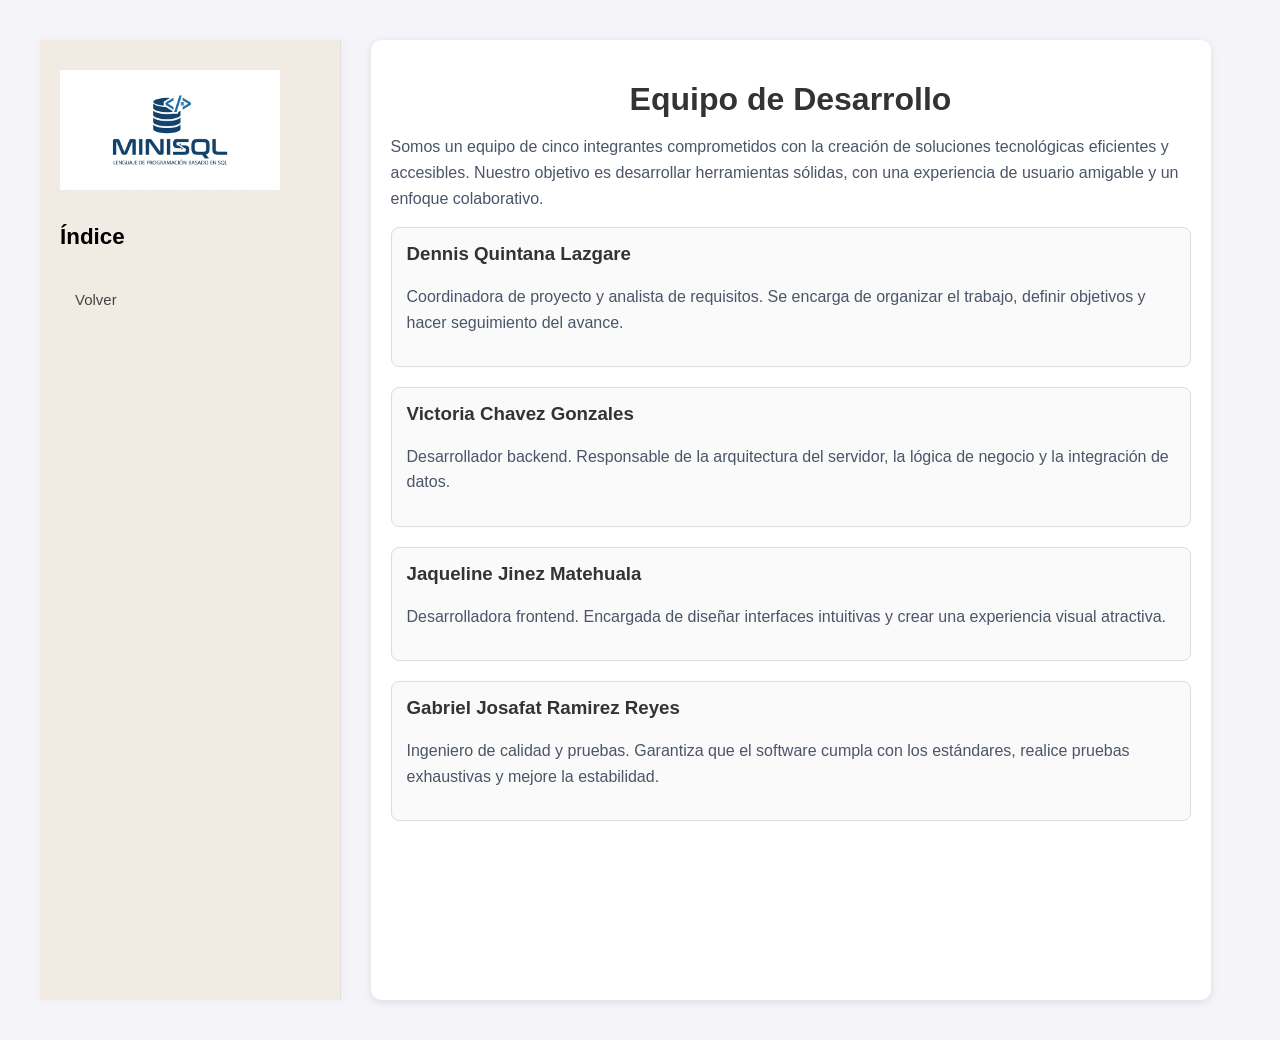
==== aboutUs.html @ 0f38fe29 "Add about us page and logo; create index and styles files" ====
<!DOCTYPE html>
<html lang="es">
<head>
  <meta charset="UTF-8">
  <meta name="viewport" content="width=device-width, initial-scale=1.0">
  <link rel="stylesheet" href="styles.css">
  <title>Sobre Nosotros</title>
</head>
<div class="layout">
         <aside class="sidebar">
             <nav>
                 <div class="logo">
                     <img src="assets/logo.png" alt="Logo miniSQL">
                 </div>
<h2>Índice</h2>
                <ul>
                    <li><a href="index.html">Volver</a></li>
                </ul>
             </nav>
         </aside>
<body>
  <div class="team-container">
    <h1>Equipo de Desarrollo</h1>
    <p>Somos un equipo de cinco integrantes comprometidos con la creación de soluciones tecnológicas eficientes y accesibles. Nuestro objetivo es desarrollar herramientas sólidas, con una experiencia de usuario amigable y un enfoque colaborativo.</p>

    <div class="member">
      <h3>Dennis Quintana Lazgare</h3>
      <p>Coordinadora de proyecto y analista de requisitos. Se encarga de organizar el trabajo, definir objetivos y hacer seguimiento del avance.</p>
    </div>
    <div class="member">
      <h3>Victoria Chavez Gonzales</h3>
      <p>Desarrollador backend. Responsable de la arquitectura del servidor, la lógica de negocio y la integración de datos.</p>
    </div>
    <div class="member">
      <h3>Jaqueline Jinez Matehuala</h3>
      <p>Desarrolladora frontend. Encargada de diseñar interfaces intuitivas y crear una experiencia visual atractiva.</p>
    </div>
    <div class="member">
      <h3>Gabriel Josafat Ramirez Reyes</h3>
      <p>Ingeniero de calidad y pruebas. Garantiza que el software cumpla con los estándares, realice pruebas exhaustivas y mejore la estabilidad.</p>
    </div>
  </div>
</body>
</html>
---- styles.css ----
body {
            font-family: Arial, sans-serif;
            margin: 0;
            padding: 0;
            background: #f5f7fb;
            color: #333;
        }

        .container {
            max-width: 900px;
            margin: 40px auto;
            padding: 30px;
            background: #ffffff;
            border-radius: 10px;
            box-shadow: 0 10px 30px rgba(0, 0, 0, 0.08);
        }

        .header {
            margin-bottom: 30px;
        }

        .header h1 {
            margin: 0 0 10px;
            font-size: 2.4rem;
        }

        .subtitle {
            margin: 0;
            color: #666;
            font-size: 1rem;
        }

        h2 {
            margin-top: 30px;
            color: #2d3748;
            font-size: 1.4rem;
        }

        p,
        li {
            line-height: 1.7;
            color: #4a5568;
        }

        pre {
            background: #f7fafc;
            padding: 16px;
            border-radius: 8px;
            overflow-x: auto;
            border: 1px solid #e2e8f0;
        }

        code {
            font-family: Consolas, Monaco, monospace;
        }

        ul {
            padding-left: 20px;
        }

        .note {
            background: #e8f8ff;
            padding: 14px;
            border-left: 4px solid #3182ce;
            margin: 20px 0;
            border-radius: 6px;
        }


        body {
            font-family: Arial, sans-serif;
            margin: 40px;
            background-color: #f4f4f9;
            color: #333;
        }

        .team-container {
            max-width: 800px;
            margin: 0 auto;
            padding: 20px;
            background: #fff;
            border-radius: 10px;
            box-shadow: 0 2px 8px rgba(0, 0, 0, 0.1);
        }

        h1 {
            text-align: center;
            margin-bottom: 10px;
        }

        p {
            line-height: 1.6;
        }

        .member {
            margin-bottom: 20px;
            padding: 15px;
            border: 1px solid #ddd;
            border-radius: 8px;
            background: #fafafa;
        }

        .member h3 {
            margin-top: 0;
        }

        .card {
            background: #1e1e1e;
            padding: 16px;
            border-radius: 12px;
            margin-bottom: 15px;
            border: 1px solid #333;
        }

        .layout {
            display: flex;
            min-height: 100vh;
        }

        .sidebar {
            width: 260px;
            height: 100vh;
            position: sticky;
            top: 0;

            background: #F2EBE3;
            border-right: 1px solid #e6dede;

            padding: 30px 20px;

            overflow-y: auto;

            box-shadow: 2px 0 10px rgba(0, 0, 0, 0.04);
        }


        .sidebar h2 {
            font-size: 1.4rem;
            margin-bottom: 25px;
            color: #000000;
            font-weight: 700;
        }


        .sidebar ul {
            list-style: none;
            padding: 0;
            margin: 0;
        }


        .sidebar li {
            margin-bottom: 10px;
        }


        .sidebar a {
            display: block;

            text-decoration: none;

            color: #444;
            font-size: 15px;
            font-weight: 500;

            padding: 12px 15px;

            border-radius: 10px;

            transition: all 0.25s ease;
        }

        .sidebar a:hover {
            background: #ffffff;
            color: #000000;

            transform: translateX(4px);
        }

        .sidebar a.active {
            background: #d14d72;
            color: white;
        }

        .container {
            flex: 1;
            padding: 50px;
            background: #ffffff;
        }

        .logo img {
            width: 220px;
            height: auto;
            position: center;
        }
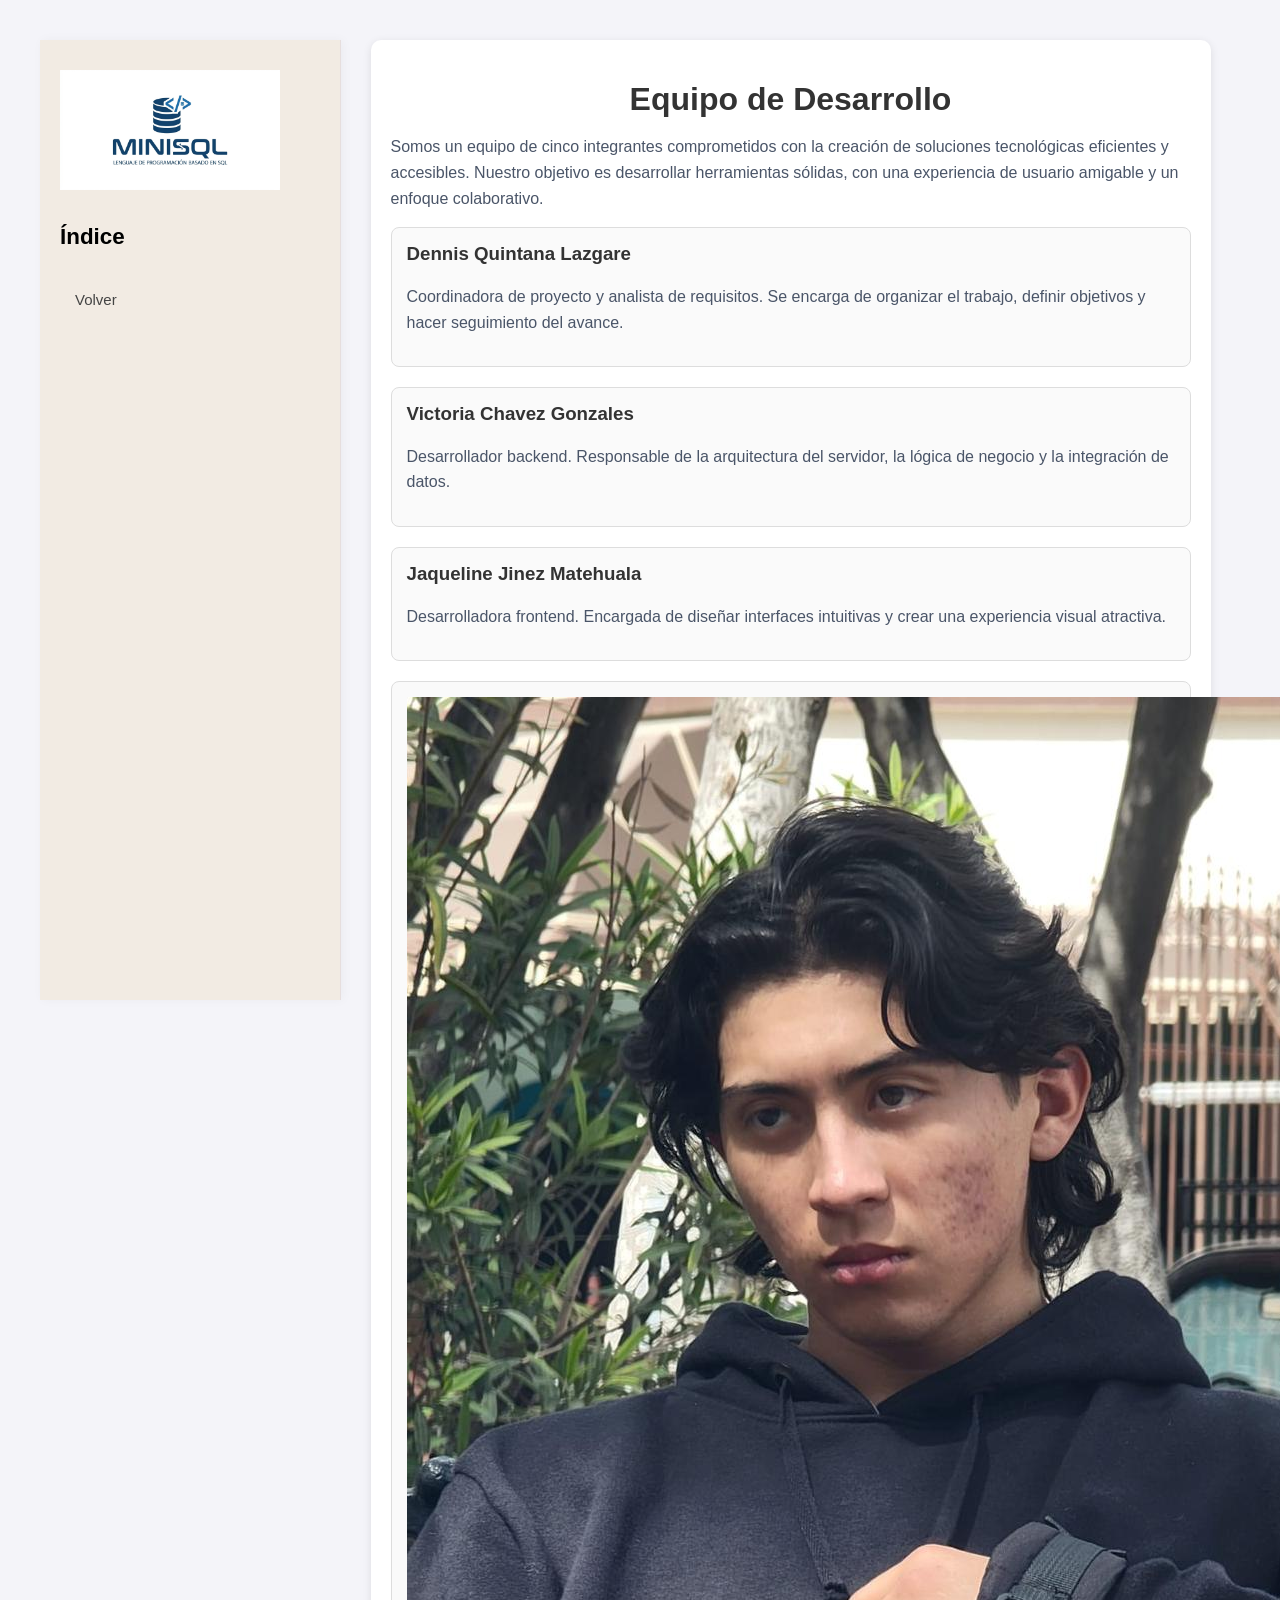
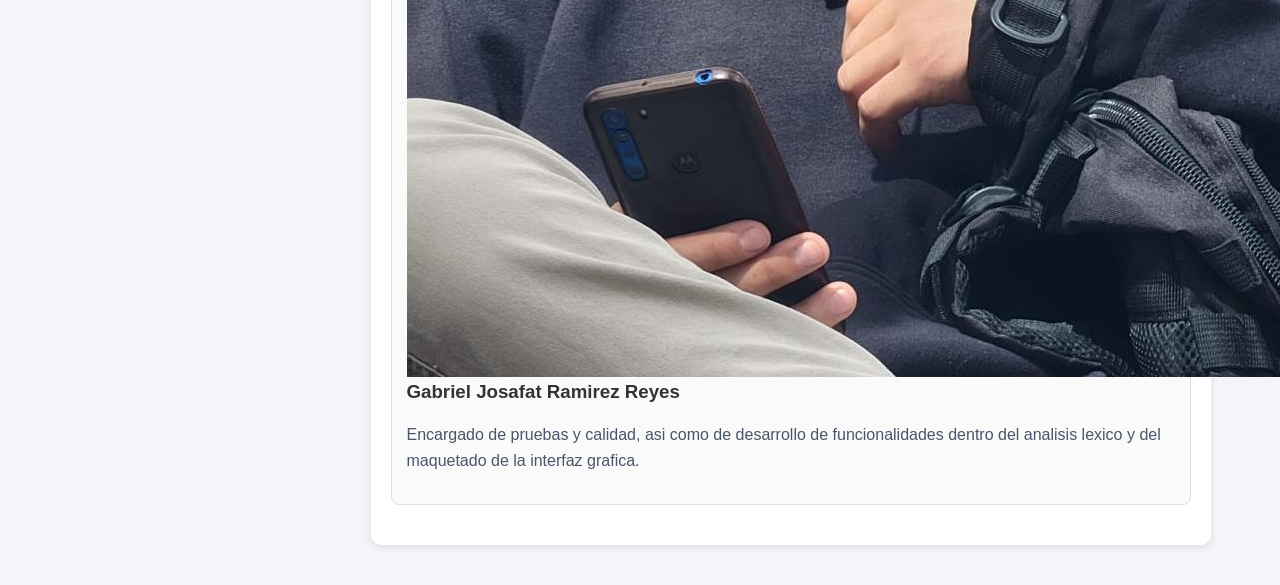
==== commit 8e42ac9a: "Add Gabriel Josafat Ramirez Reyes to the team section and update description; include profile image" ====
--- a/aboutUs.html
+++ b/aboutUs.html
@@ -36,8 +36,10 @@
       <p>Desarrolladora frontend. Encargada de diseñar interfaces intuitivas y crear una experiencia visual atractiva.</p>
     </div>
     <div class="member">
+      <img src="assets/gabriel.jpeg" alt="Foto de Gabriel Josafat Ramirez Reyes">
       <h3>Gabriel Josafat Ramirez Reyes</h3>
-      <p>Ingeniero de calidad y pruebas. Garantiza que el software cumpla con los estándares, realice pruebas exhaustivas y mejore la estabilidad.</p>
+      <p>Encargado de pruebas y calidad, asi como de desarrollo de funcionalidades
+         dentro del analisis lexico y del maquetado de la interfaz grafica.</p>
     </div>
   </div>
 </body>
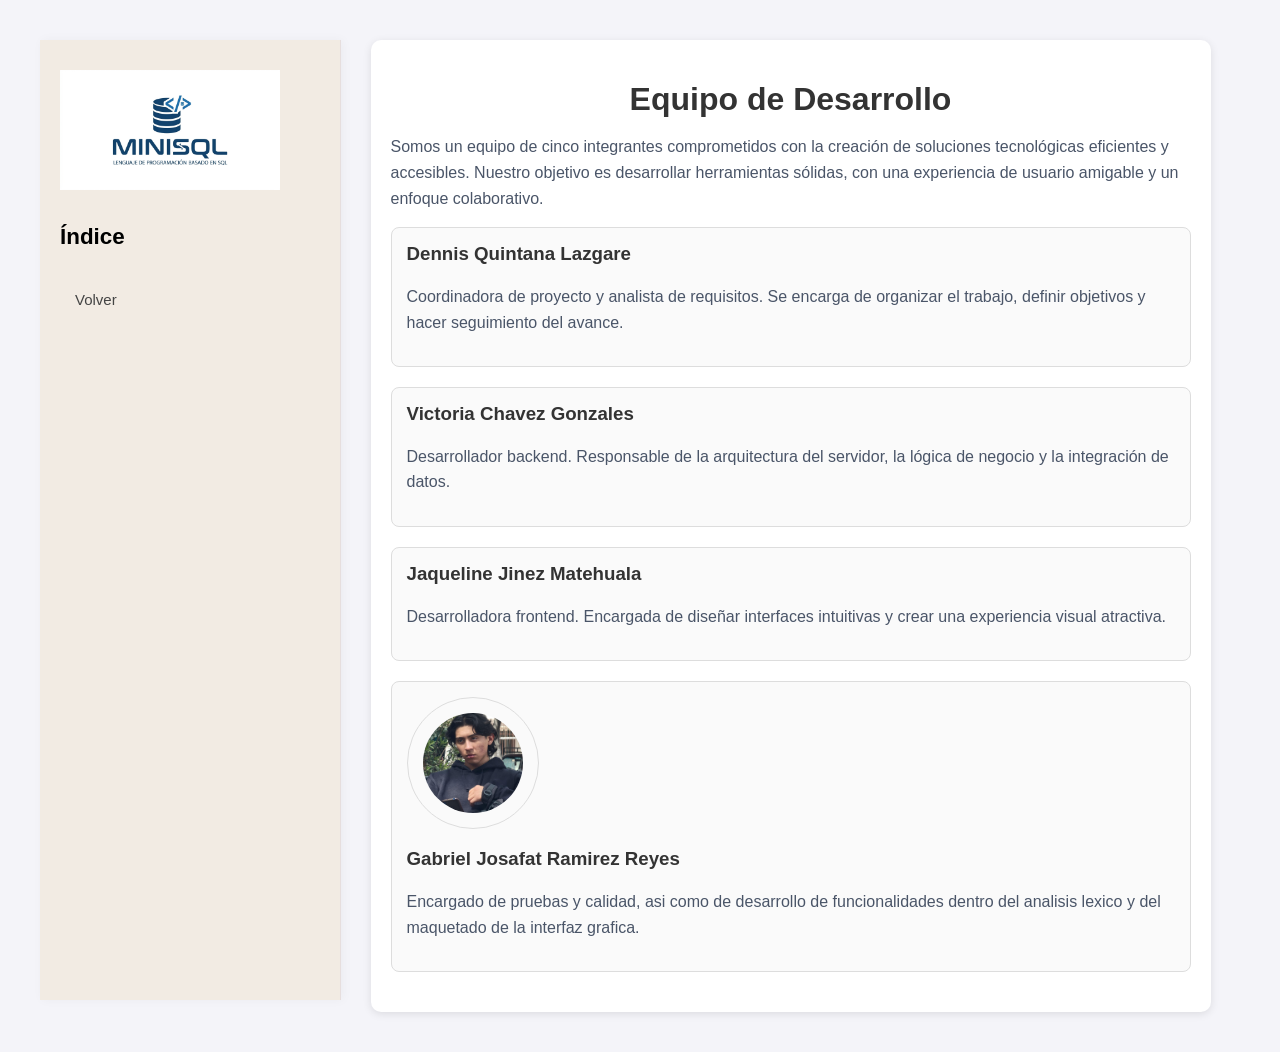
==== commit f68978c6: "Update team member section: add image styling and adjust Gabriel's profile layout" ====
--- a/aboutUs.html
+++ b/aboutUs.html
@@ -36,7 +36,7 @@
       <p>Desarrolladora frontend. Encargada de diseñar interfaces intuitivas y crear una experiencia visual atractiva.</p>
     </div>
     <div class="member">
-      <img src="assets/gabriel.jpeg" alt="Foto de Gabriel Josafat Ramirez Reyes">
+      <img class="member" src="assets/gabriel.jpeg" alt="Foto de Gabriel Josafat Ramirez Reyes">
       <h3>Gabriel Josafat Ramirez Reyes</h3>
       <p>Encargado de pruebas y calidad, asi como de desarrollo de funcionalidades
          dentro del analisis lexico y del maquetado de la interfaz grafica.</p>
--- a/styles.css
+++ b/styles.css
@@ -192,4 +192,12 @@
             width: 220px;
             height: auto;
             position: center;
+        }
+
+        .member img {
+            width: 100px;
+            height: 100px;
+            border-radius: 50%;
+            object-fit: cover;
+            margin-bottom: 15px;
         }
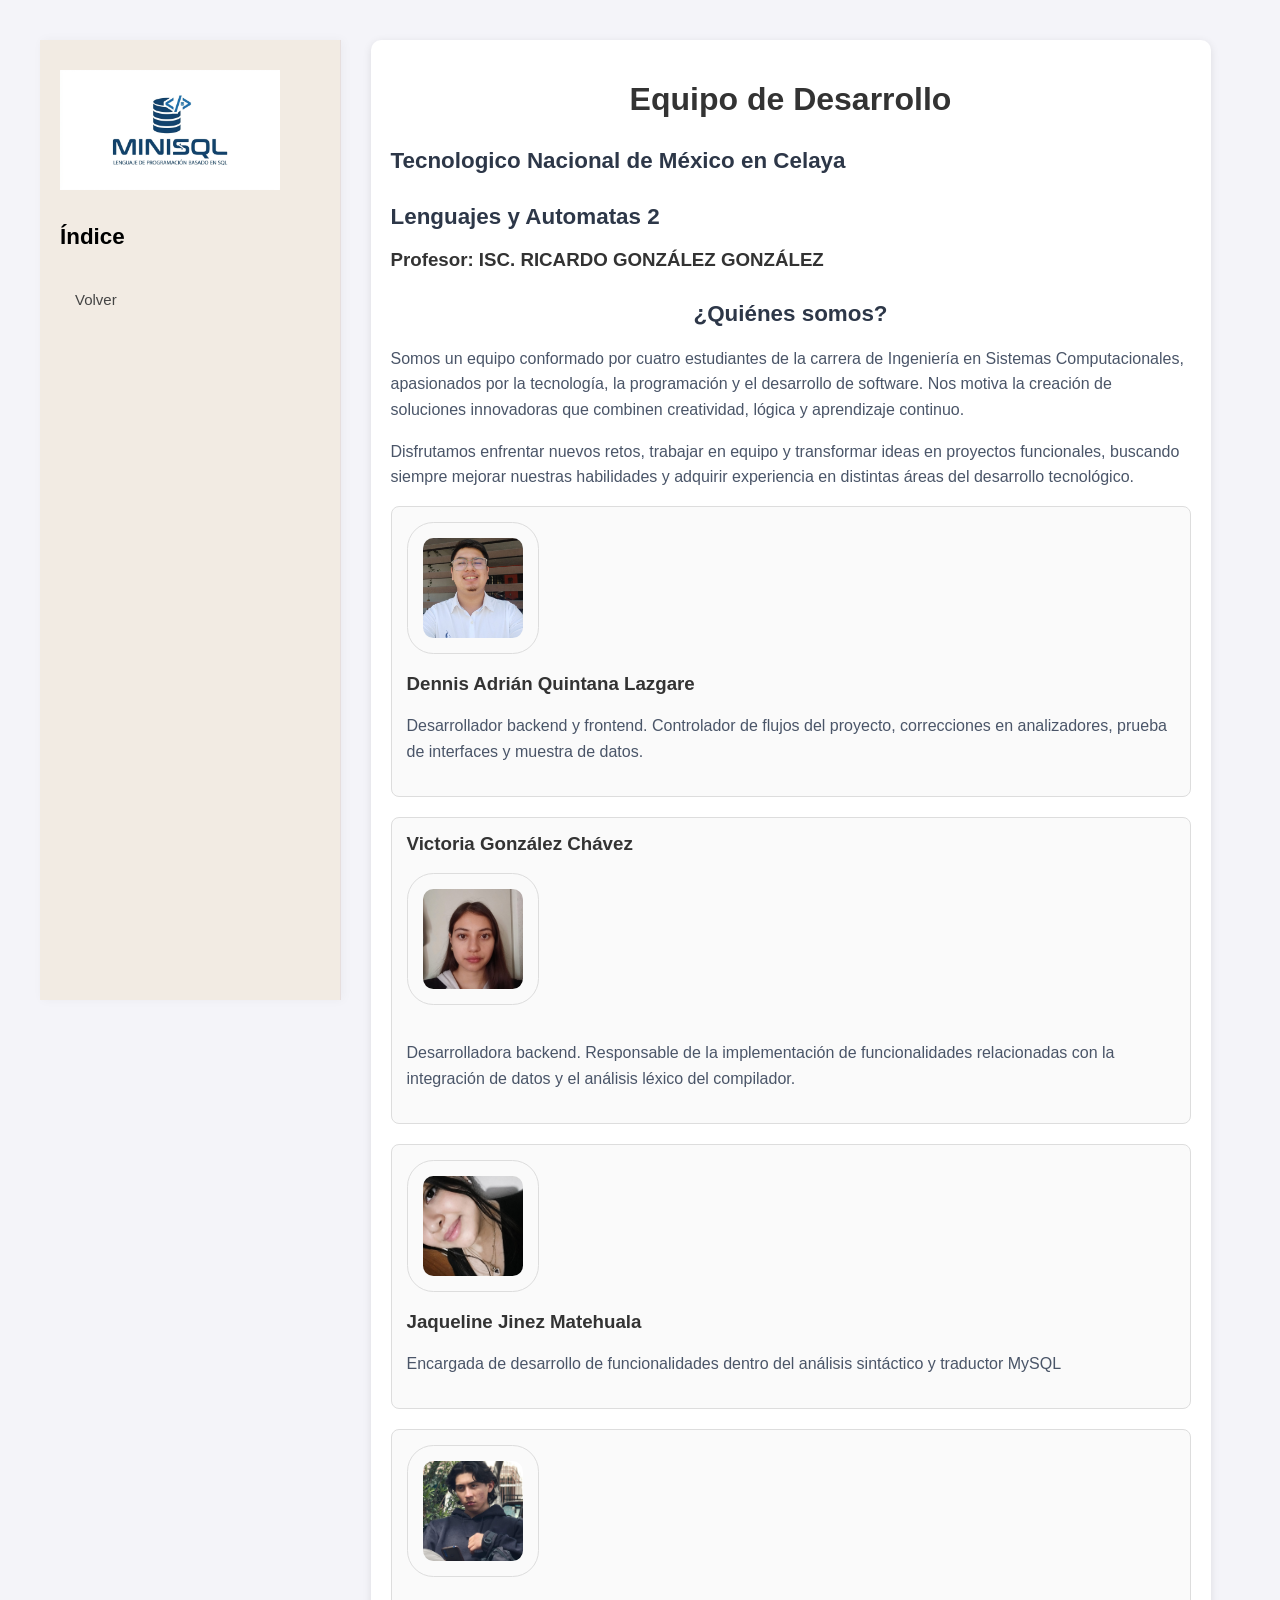
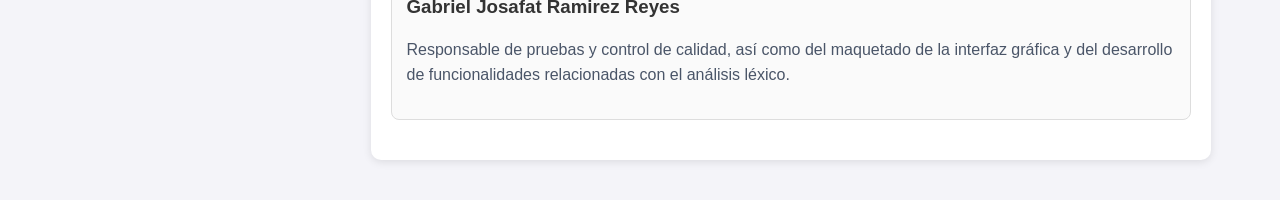
==== commit 8428d7b2: "Update team section: enhance member descriptions, add images, and adjust image styling" ====
--- a/aboutUs.html
+++ b/aboutUs.html
@@ -20,26 +20,46 @@
          </aside>
 <body>
   <div class="team-container">
+  <div>
     <h1>Equipo de Desarrollo</h1>
-    <p>Somos un equipo de cinco integrantes comprometidos con la creación de soluciones tecnológicas eficientes y accesibles. Nuestro objetivo es desarrollar herramientas sólidas, con una experiencia de usuario amigable y un enfoque colaborativo.</p>
-
+    <h2>Tecnologico Nacional de México en Celaya</h2>
+    <h2>Lenguajes y Automatas 2</h2>
+    <h3>Profesor: ISC. RICARDO GONZÁLEZ GONZÁLEZ</h3>
+   <center><h2>¿Quiénes somos?</h2></center>
+    <p>Somos un equipo conformado por cuatro estudiantes de la carrera
+      de Ingeniería en Sistemas Computacionales, apasionados por la tecnología,
+      la programación y el desarrollo de software. Nos motiva la creación de soluciones
+      innovadoras que combinen creatividad, lógica y aprendizaje continuo.</p>
+    
+      <p>Disfrutamos enfrentar nuevos retos, trabajar en equipo y transformar ideas
+        en proyectos funcionales, buscando siempre mejorar nuestras habilidades y adquirir
+        experiencia en distintas áreas del desarrollo tecnológico.</p>
+  </div>
     <div class="member">
-      <h3>Dennis Quintana Lazgare</h3>
-      <p>Coordinadora de proyecto y analista de requisitos. Se encarga de organizar el trabajo, definir objetivos y hacer seguimiento del avance.</p>
+      <img class="member" src="assets/dennis.jpeg" alt="Foto de Dennis Adrián Quintana Lazgare">
+      <h3>Dennis Adrián Quintana Lazgare </h3>
+      <p>Desarrollador backend y frontend. Controlador de flujos del proyecto,
+         correcciones en analizadores, prueba de interfaces y muestra de datos.</p>
     </div>
     <div class="member">
-      <h3>Victoria Chavez Gonzales</h3>
-      <p>Desarrollador backend. Responsable de la arquitectura del servidor, la lógica de negocio y la integración de datos.</p>
+      <h3>Victoria González Chávez</h3>
+      <img class="member" src="assets/victoria.jpeg" alt="Foto de Victoria González Chávez">
+      <p>Desarrolladora backend. Responsable de la implementación
+         de funcionalidades relacionadas con la integración de datos y
+         el análisis léxico del compilador.</p>
     </div>
     <div class="member">
+      <img class="member" src="assets/jacque.jpeg" alt="Foto de Jaqueline Jinez Matehuala">
       <h3>Jaqueline Jinez Matehuala</h3>
-      <p>Desarrolladora frontend. Encargada de diseñar interfaces intuitivas y crear una experiencia visual atractiva.</p>
+      <p>Encargada de desarrollo de funcionalidades dentro del análisis
+         sintáctico y traductor MySQL</p>
     </div>
     <div class="member">
       <img class="member" src="assets/gabriel.jpeg" alt="Foto de Gabriel Josafat Ramirez Reyes">
       <h3>Gabriel Josafat Ramirez Reyes</h3>
-      <p>Encargado de pruebas y calidad, asi como de desarrollo de funcionalidades
-         dentro del analisis lexico y del maquetado de la interfaz grafica.</p>
+      <p>Responsable de pruebas y control de calidad,
+        así como del maquetado de la interfaz gráfica y del desarrollo
+        de funcionalidades relacionadas con el análisis léxico.</p>
     </div>
   </div>
 </body>
--- a/styles.css
+++ b/styles.css
@@ -197,7 +197,7 @@
         .member img {
             width: 100px;
             height: 100px;
-            border-radius: 50%;
+            border-radius: 20%;
             object-fit: cover;
             margin-bottom: 15px;
         }
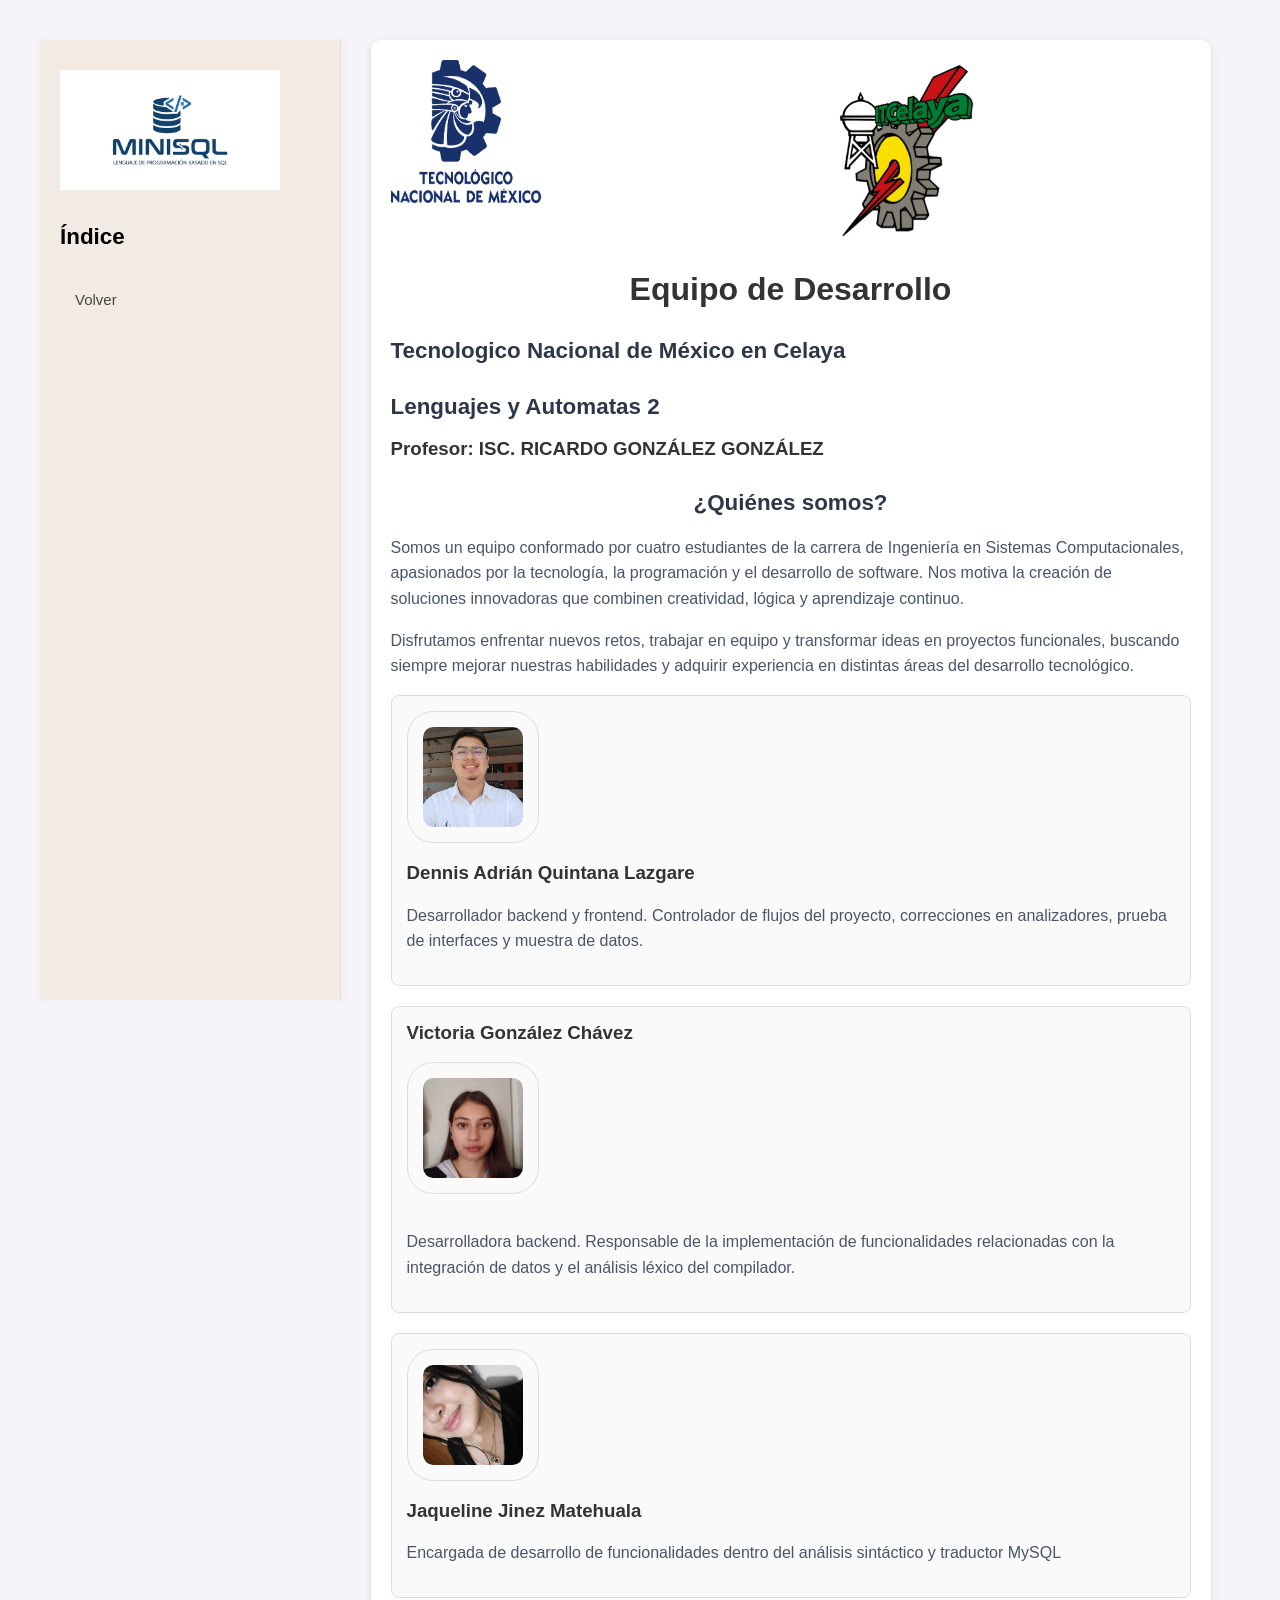
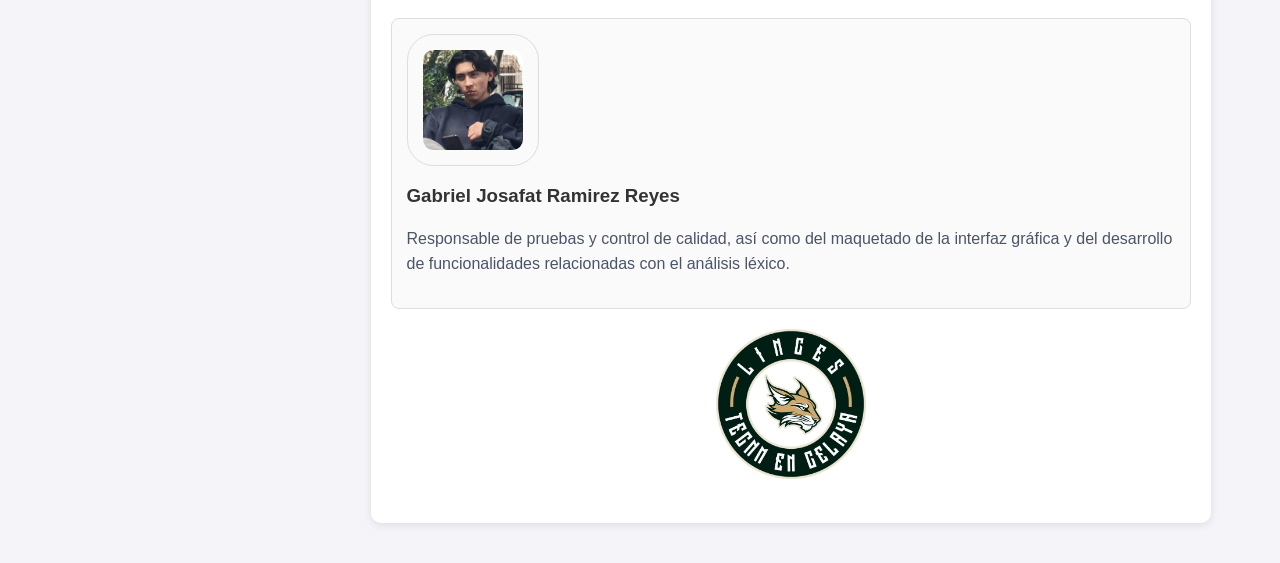
==== commit 188fd940: "feat: logos institucionales añadidos" ====
--- a/aboutUs.html
+++ b/aboutUs.html
@@ -20,6 +20,8 @@
          </aside>
 <body>
   <div class="team-container">
+    <img class="tecnm-logo" src="assets/tecnm.png" alt="Logo TecNM" width="150" height="150">
+    <img class="itc-logo" src="assets/itc.png" alt="Logo ITC" width="150" height="150">
   <div>
     <h1>Equipo de Desarrollo</h1>
     <h2>Tecnologico Nacional de México en Celaya</h2>
@@ -61,6 +63,9 @@
         así como del maquetado de la interfaz gráfica y del desarrollo
         de funcionalidades relacionadas con el análisis léxico.</p>
     </div>
+    <center>
+      <img class="linces-logo" src="assets/linces.png" alt="Logo Lince" width="150" height="150">
+    </center>
   </div>
 </body>
 </html>
--- a/styles.css
+++ b/styles.css
@@ -200,4 +200,22 @@
             border-radius: 20%;
             object-fit: cover;
             margin-bottom: 15px;
+        }
+
+        .tecnm-logo {
+            width: 150px;
+            height: auto;
+            margin-bottom: 20px;
+        }
+        .itc-logo {
+            width: 150px;
+            height: auto;
+            margin-bottom: 20px;
+            position: absolute;
+            right: 300px;
+        }
+        .linces-logo {
+            width: 150px;
+            height: auto;
+            margin-bottom: 20px;
         }
